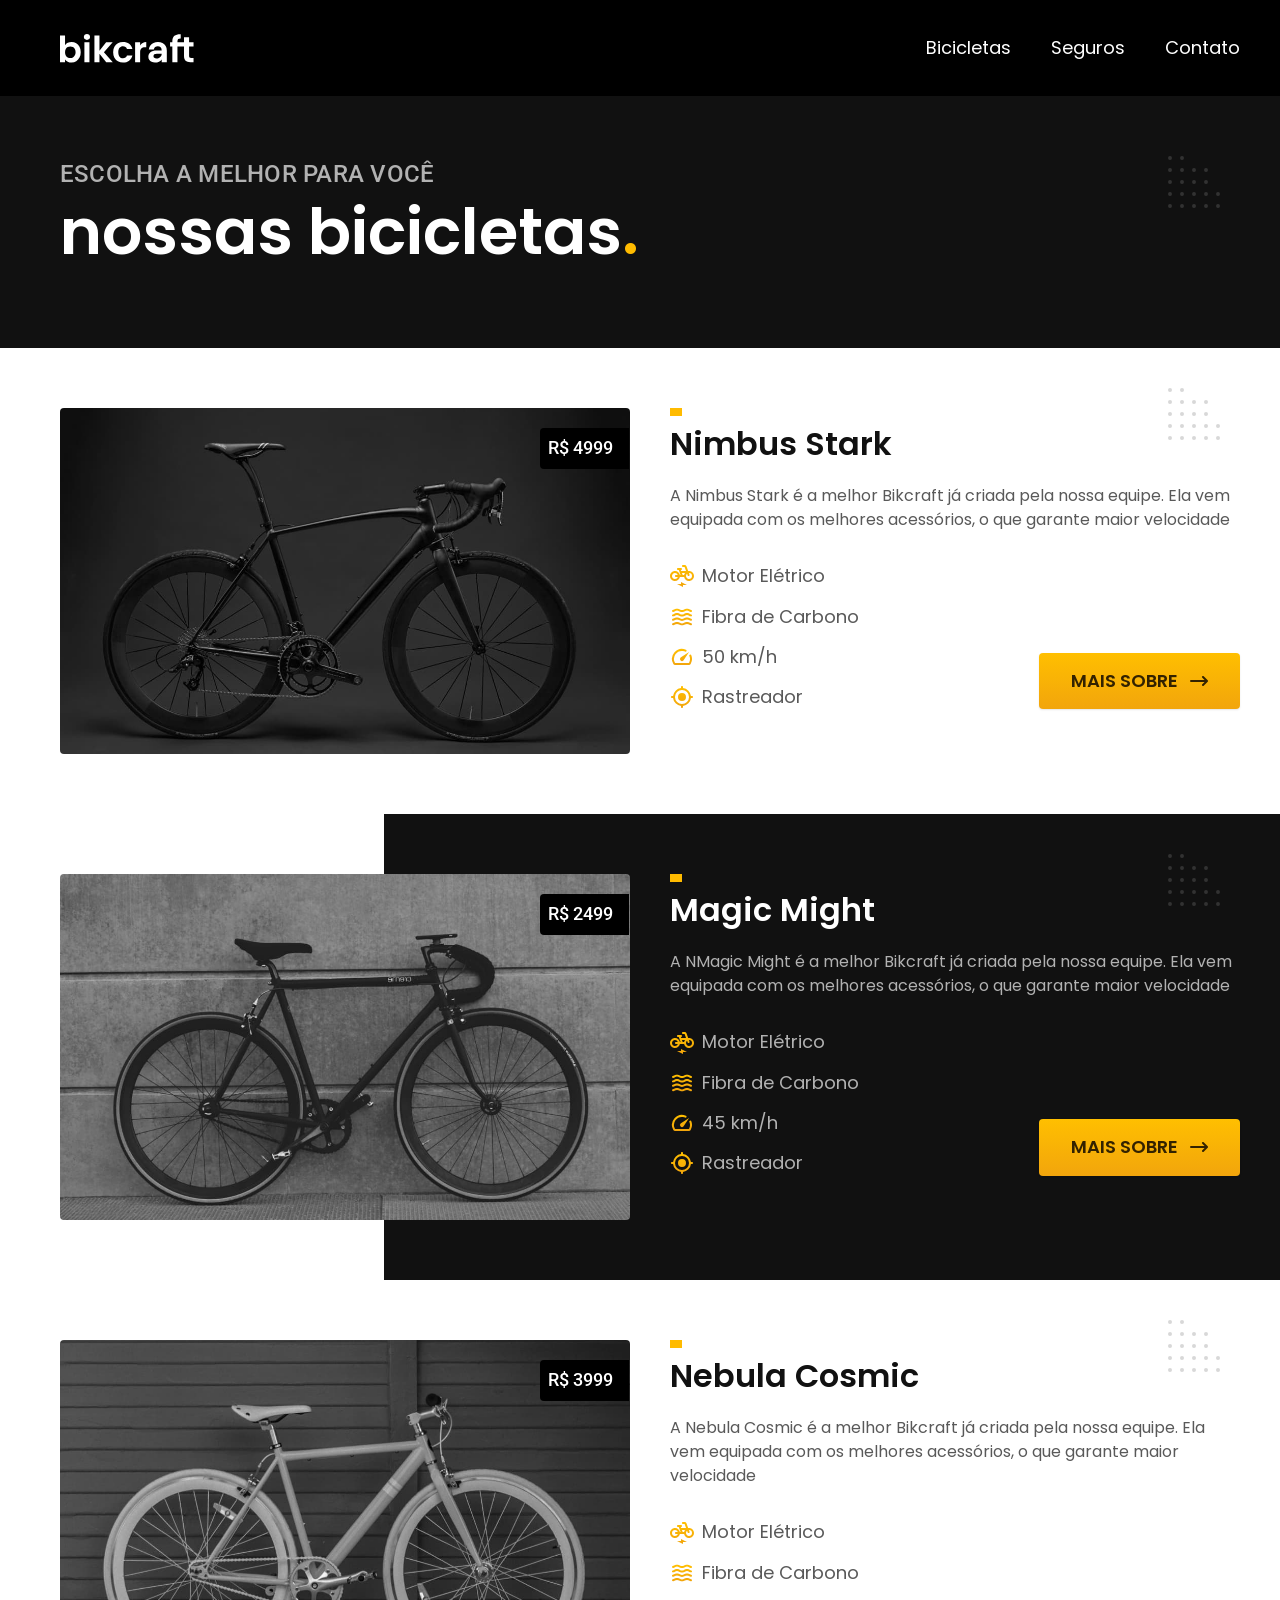
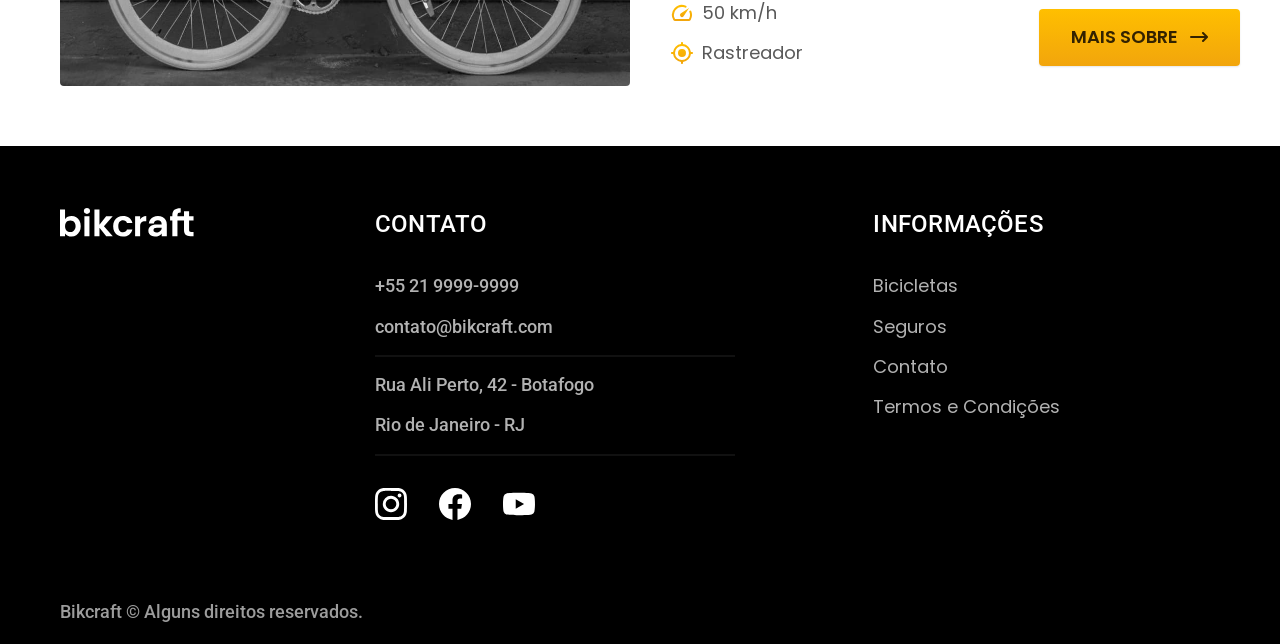
==== bicicletas.html @ dc06a3c5 "feat: finaliza páginas, responsividade e estilos do Bikcraft" ====
<!DOCTYPE html>
<html lang="pt-br">

<head>
    <meta charset="UTF-8">
    <title>Bicicletas | Bikcraft</title>
    <meta name="description" content="Termos e condições">
    <meta name="viewport" content="width=device-width, initial-scale=1.0">
    <link rel="preload" href="./css/style.css" as="style">
    <link rel="stylesheet" href="./css/style.css">

    <link rel="preconnect" href="https://fonts.googleapis.com">
    <link rel="preconnect" href="https://fonts.gstatic.com" crossorigin>
    <link href="https://fonts.googleapis.com/css2?family=Merriweather:ital,opsz,wght@1,18..144,900&family=Poppins:ital,wght@0,100;0,200;0,300;0,400;0,500;0,600;0,700;0,800;0,900;1,100;1,200;1,300;1,400;1,500;1,600;1,700;1,800;1,900&family=Roboto:ital,wght@0,100..900;1,100..900&display=swap" rel="stylesheet">

</head>

<body id="bicicletas">
    <header class="header-bg">
        <div class="header container">
            <a href="./"><img src="./img/bikcraft.svg" alt="Bikcraft">
            </a>

            <nav aria-label="primaria">
                <ul class="header-menu font-1-m cor-0">
                    <li><a href="./bicicletas.html">Bicicletas</a></li>
                    <li><a href="./seguros.html">Seguros</a></li>
                    <li><a href="./contato.html">Contato</a></li>
                </ul>
            </nav>
        </div>
    </header>
    <main>
        <div class="titulo-bg">
            <div class="titulo container">
                <p class="font-2-l-b cor-5">Escolha a melhor para você</p>
                <h1 class="font-1-xxl cor-0">nossas bicicletas<span class="cor-p1">.</span></h1>
            </div>
        </div>
        <div class="bicicletas container">
            <div class="bicicletas-img">
                <img src="./img/bicicletas/nimbus.jpg" alt="bicicleta preta">
                <span class="font-2-m cor-0">R$ 4999</span>
            </div>
            <div class="bicicletas-cont">
                <h2 class="font-1-xl">Nimbus Stark</h2>
                <p class="font-2-s cor-8">A Nimbus Stark é a melhor Bikcraft já criada pela nossa equipe. Ela vem equipada com os melhores acessórios, o que garante maior velocidade</p>
                <ul class="font-1-m cor-8">
                    <li><img src="./img//icones/eletrica.svg" alt="">Motor Elétrico</li>
                    <li><img src="./img//icones/carbono.svg" alt="">Fibra de Carbono</li>
                    <li><img src="./img//icones/velocidade.svg" alt="">50 km/h</li>
                    <li><img src="./img//icones/rastreador.svg" alt="">Rastreador</li>
                </ul>
                <a class="botao seta" href="./bicicletas/nimbus.html">Mais Sobre</a>
            </div>
        </div>

        <div class="bicicletas-bg">
            <div class="bicicletas container">
                <div class="bicicletas-img">
                    <img src="./img/bicicletas/magic.jpg" alt="bicicleta preta">
                    <span class="font-2-m cor-0">R$ 2499</span>
                </div>
                <div class="bicicletas-cont">
                    <h2 class="font-1-xl cor-0">Magic Might</h2>
                    <p class="font-2-s cor-5">A NMagic Might é a melhor Bikcraft já criada pela nossa equipe. Ela vem equipada com os melhores acessórios, o que garante maior velocidade</p>
                    <ul class="font-1-m cor-5">
                        <li><img src="./img//icones/eletrica.svg" alt="">Motor Elétrico</li>
                        <li><img src="./img//icones/carbono.svg" alt="">Fibra de Carbono</li>
                        <li><img src="./img//icones/velocidade.svg" alt="">45 km/h</li>
                        <li><img src="./img//icones/rastreador.svg" alt="">Rastreador</li>
                    </ul>
                    <a class="botao seta" href="./bicicletas/magic.html">Mais Sobre</a>
                </div>
            </div>
        </div>

        <div class="bicicletas container">
            <div class="bicicletas-img">
                <img src="./img/bicicletas/nebula.jpg" alt="bicicleta preta">
                <span class="font-2-m cor-0">R$ 3999</span>
            </div>
            <div class="bicicletas-cont">
                <h2 class="font-1-xl">Nebula Cosmic</h2>
                <p class="font-2-s cor-8">A Nebula Cosmic é a melhor Bikcraft já criada pela nossa equipe. Ela vem equipada com os melhores acessórios, o que garante maior velocidade</p>
                <ul class="font-1-m cor-8">
                    <li><img src="./img//icones/eletrica.svg" alt="">Motor Elétrico</li>
                    <li><img src="./img//icones/carbono.svg" alt="">Fibra de Carbono</li>
                    <li><img src="./img//icones/velocidade.svg" alt="">50 km/h</li>
                    <li><img src="./img//icones/rastreador.svg" alt="">Rastreador</li>
                </ul>
                <a class="botao seta" href="./bicicletas/nebula.html">Mais Sobre</a>
            </div>
        </div>
    </main>

    <footer class="footer-bg">
        <div class="footer container">
            <img src="./img/bikcraft.svg" alt="Bikcraft">
            <div class="footer-contato">
                <h3 class="font-2-l-b cor-0">Contato</h3>
                <ul class="font-2-m cor-5">
                    <li><a href="tel:+552199999999">+55 21 9999-9999</a></li>
                    <li><a href="mailto:contato@bikcraft.com">contato@bikcraft.com</a></li>
                    <li>Rua Ali Perto, 42 - Botafogo</li>
                    <li>Rio de Janeiro - RJ</li>
                </ul>
                <div class="footer-redes">
                    <a href="./">
                        <img src="./img/redes/instagram.svg" alt="Instagram">
                    </a>
                    <a href="./">
                        <img src="./img/redes/facebook.svg" alt="Facebook">
                    </a>
                    <a href="./">
                        <img src="./img/redes/youtube.svg" alt="Youtube">
                    </a>
                </div>
            </div>
            <div class="footer-informacoes">
                <h3 class="font-2-l-b cor-0">Informações</h3>
                <nav>
                    <ul class="font-1-m cor-5">
                        <li><a href="./bicicletas.html">Bicicletas</a></li>
                        <li><a href="./seguros.html">Seguros</a></li>
                        <li><a href="./contato.html">Contato</a></li>
                        <li><a href="./termos.html">Termos e Condições</a></li>
                    </ul>
                </nav>
            </div>
            <p class="footer-copy font-2-m cor-6">Bikcraft © Alguns direitos reservados.</p>
        </div>
    </footer>
</body>

</html>
---- css/style.css ----
@import "./global/global.css";
@import "./utilidades/tipografia.css";
@import "./utilidades/cores.css";

@import "./global/header.css";
@import "./global/footer.css";

/*Utilidades*/
@import "./utilidades/componentes.css";
@import "./utilidades/formulario.css";

/*home*/
@import "./home/intro.css";
@import "./home/tecnologia.css";
@import "./home/parceiros.css";
@import "./home/depoimento.css";

/* Bicicletas */
@import "./bicicletas/bicicletas-lista.css";
@import "./bicicletas/bicicletas.css";

/* Bicicleta */
@import "./bicicleta/bicicleta.css";
@import "./bicicleta/seguro.css";

/*Seguros*/
@import "./seguros/seguros.css";
@import "./seguros/vantagens.css";
@import "./seguros/perguntas.css";

/* Contato */
@import "./contato/contato.css";
@import "./contato/lojas.css";

/* Orçamento */
@import "./orcamento/orcamento.css";

/*termos*/
@import "./termos/termos.css";
---- css/style.css ----
@import "./global/global.css";
@import "./utilidades/tipografia.css";
@import "./utilidades/cores.css";

@import "./global/header.css";
@import "./global/footer.css";

/*Utilidades*/
@import "./utilidades/componentes.css";
@import "./utilidades/formulario.css";

/*home*/
@import "./home/intro.css";
@import "./home/tecnologia.css";
@import "./home/parceiros.css";
@import "./home/depoimento.css";

/* Bicicletas */
@import "./bicicletas/bicicletas-lista.css";
@import "./bicicletas/bicicletas.css";

/* Bicicleta */
@import "./bicicleta/bicicleta.css";
@import "./bicicleta/seguro.css";

/*Seguros*/
@import "./seguros/seguros.css";
@import "./seguros/vantagens.css";
@import "./seguros/perguntas.css";

/* Contato */
@import "./contato/contato.css";
@import "./contato/lojas.css";

/* Orçamento */
@import "./orcamento/orcamento.css";

/*termos*/
@import "./termos/termos.css";
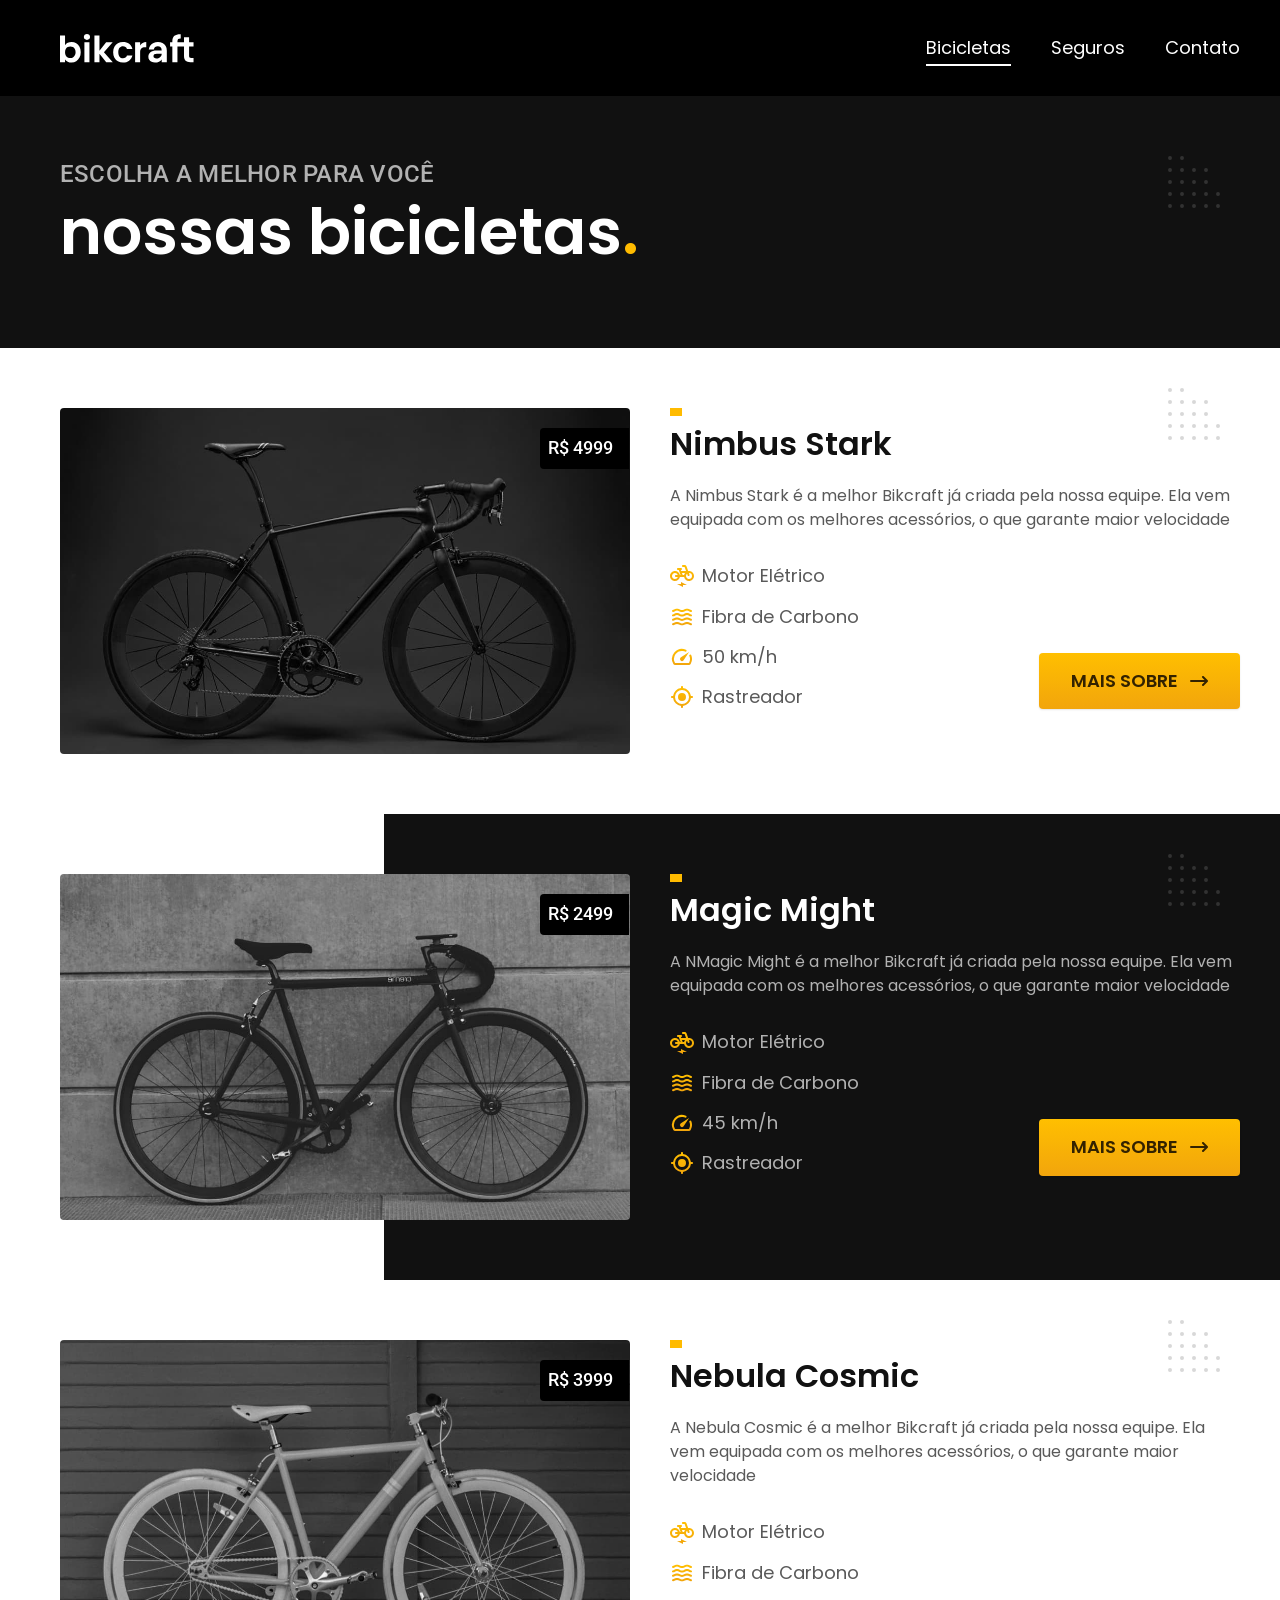
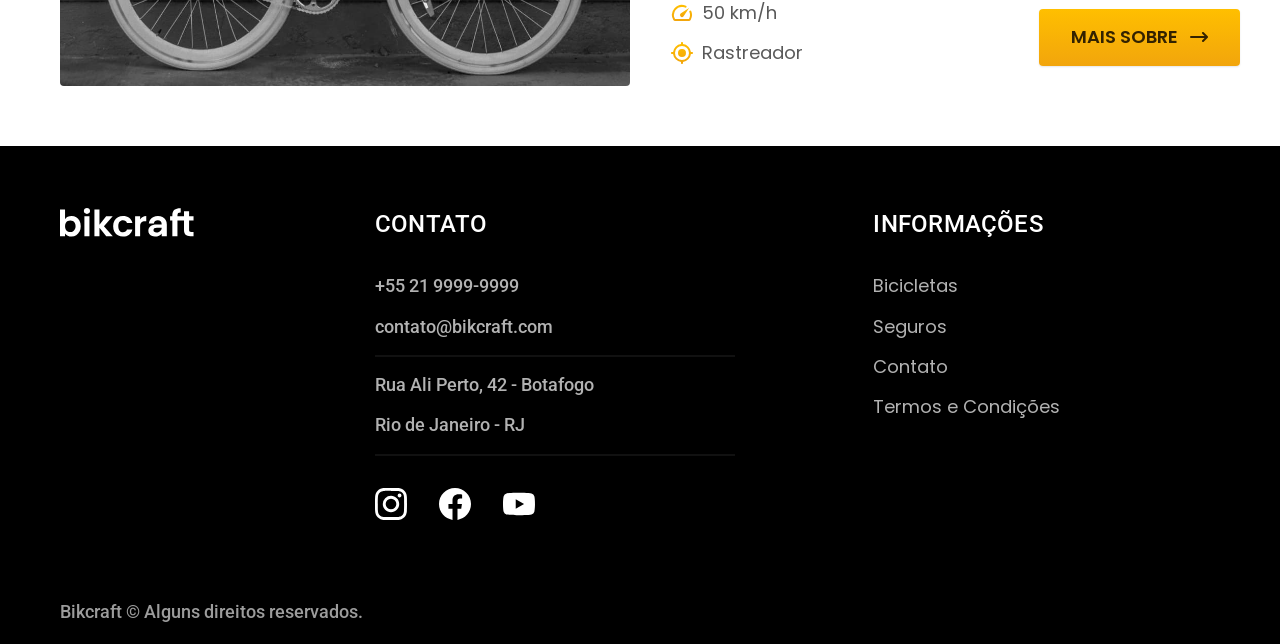
==== commit 716e9028: "feat: adiciona interações JS e plugin de animação" ====
--- a/bicicletas.html
+++ b/bicicletas.html
@@ -13,6 +13,7 @@
     <link rel="preconnect" href="https://fonts.gstatic.com" crossorigin>
     <link href="https://fonts.googleapis.com/css2?family=Merriweather:ital,opsz,wght@1,18..144,900&family=Poppins:ital,wght@0,100;0,200;0,300;0,400;0,500;0,600;0,700;0,800;0,900;1,100;1,200;1,300;1,400;1,500;1,600;1,700;1,800;1,900&family=Roboto:ital,wght@0,100..900;1,100..900&display=swap" rel="stylesheet">
 
+    <script>document.documentElement.classList.add('js');</script>
 </head>
 
 <body id="bicicletas">
@@ -131,6 +132,7 @@
             <p class="footer-copy font-2-m cor-6">Bikcraft © Alguns direitos reservados.</p>
         </div>
     </footer>
+    <script src="./js/script.js"></script>
 </body>
 
 </html>
--- a/css/style.css
+++ b/css/style.css
@@ -37,3 +37,7 @@
 
 /*termos*/
 @import "./termos/termos.css";
+
+/* Animação */
+
+@import "./utilidades/animacao.css";
--- a/css/style.css
+++ b/css/style.css
@@ -37,3 +37,7 @@
 
 /*termos*/
 @import "./termos/termos.css";
+
+/* Animação */
+
+@import "./utilidades/animacao.css";
